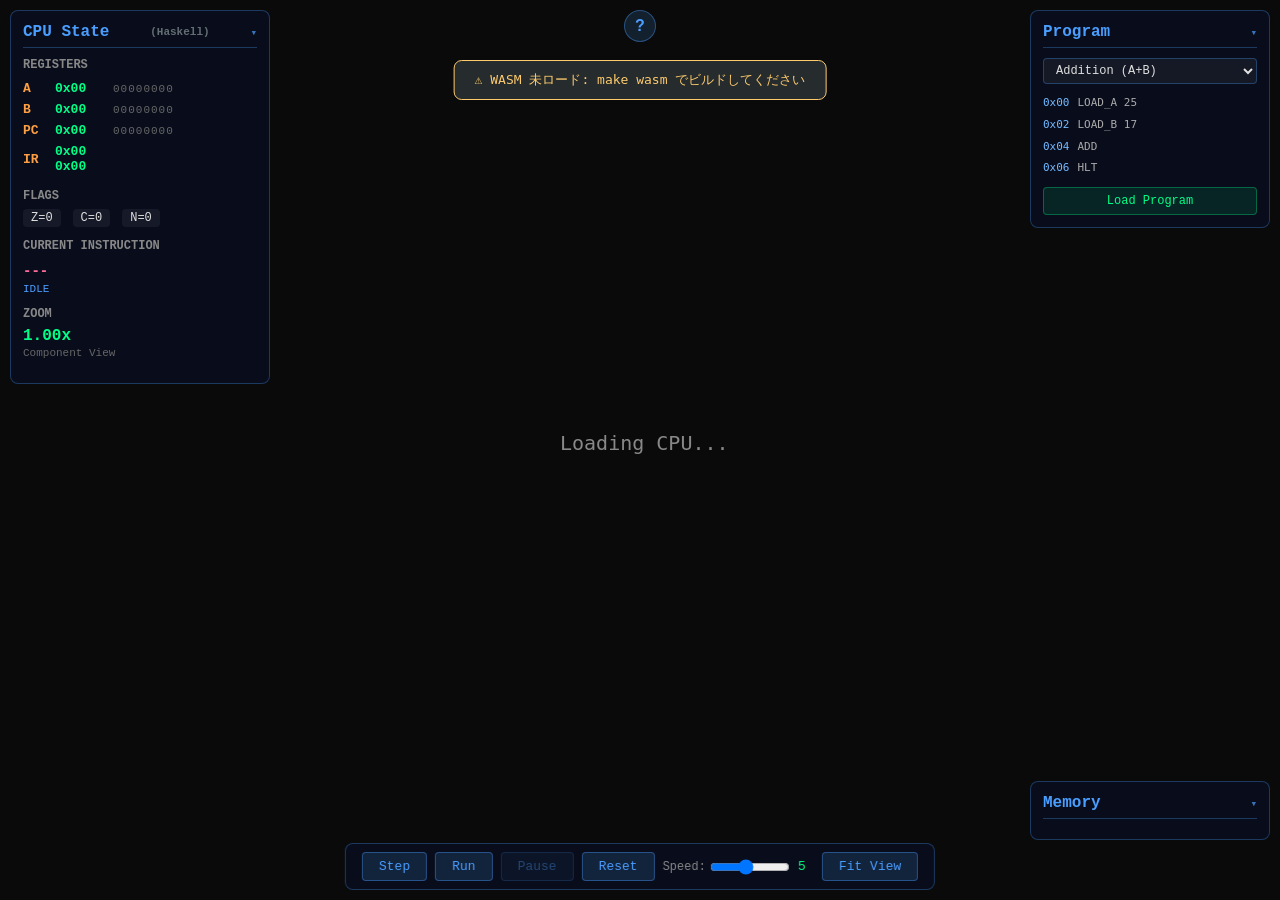
==== web/index.html @ 7eb145a4 "initial commit" ====
<!DOCTYPE html>
<html lang="ja">
<head>
    <meta charset="UTF-8">
    <meta name="viewport" content="width=device-width, initial-scale=1.0">
    <title>CPU Visualizer (Haskell + WASM)</title>
    <link rel="stylesheet" href="css/style.css">
    <style>
        #wasmNotice {
            display: none;
            position: fixed;
            top: 60px; left: 50%;
            transform: translateX(-50%);
            background: #2d3436cc;
            border: 1px solid #fdcb6e;
            color: #fdcb6e;
            padding: 10px 20px;
            border-radius: 8px;
            font-family: monospace;
            font-size: 13px;
            z-index: 100;
        }
        .prog-line { font-family: monospace; font-size: 11px; color: #aaa; padding: 1px 0; }
        .addr { color: #74b9ff; margin-right: 8px; }
        .mem-row { font-family: monospace; font-size: 10px; color: #aaa; }
        .mem-addr { color: #74b9ff; }
        .flag.active { color: #00cec9 !important; font-weight: bold; }
    </style>
</head>
<body>
    <canvas id="mainCanvas"></canvas>

    <div id="wasmNotice">
        ⚠ WASM 未ロード: <code>make wasm</code> でビルドしてください
    </div>

    <!-- 左サイドバー -->
    <div id="sidebar" class="panel">
        <h2>CPU State <small style="color:#636e72;font-size:11px">(Haskell)</small></h2>
        <div class="panel-body">
            <div class="section">
                <h3>Registers</h3>
                <div class="reg-row"><span class="reg-name">A</span><span id="regA" class="reg-val">0x00</span><span id="regA-bin" class="reg-bin">00000000</span></div>
                <div class="reg-row"><span class="reg-name">B</span><span id="regB" class="reg-val">0x00</span><span id="regB-bin" class="reg-bin">00000000</span></div>
                <div class="reg-row"><span class="reg-name">PC</span><span id="regPC" class="reg-val">0x00</span><span id="regPC-bin" class="reg-bin">00000000</span></div>
                <div class="reg-row"><span class="reg-name">IR</span><span id="regIR" class="reg-val">0x00 0x00</span></div>
            </div>
            <div class="section">
                <h3>Flags</h3>
                <div class="flag-row">
                    <span class="flag" id="flagZ">Z=0</span>
                    <span class="flag" id="flagC">C=0</span>
                    <span class="flag" id="flagN">N=0</span>
                </div>
            </div>
            <div class="section">
                <h3>Current Instruction</h3>
                <div id="currentInstr" class="instr-display">---</div>
                <div id="currentPhase" class="phase-display">IDLE</div>
            </div>
            <div class="section">
                <h3>Zoom</h3>
                <div id="zoomInfo" class="zoom-display">1.00x</div>
                <div id="zoomHint" class="zoom-hint">Component View</div>
            </div>
        </div>
    </div>

    <!-- 下部コントロール -->
    <div id="controls" class="panel">
        <button id="btnStep">Step</button>
        <button id="btnRun">Run</button>
        <button id="btnPause" disabled>Pause</button>
        <button id="btnReset">Reset</button>
        <label>Speed: <input type="range" id="speedSlider" min="1" max="10" value="5"></label>
        <span id="speedLabel">5</span>
        <button id="btnFitView">Fit View</button>
    </div>

    <!-- 右サイドバー: プログラム -->
    <div id="programPanel" class="panel">
        <h2>Program</h2>
        <div class="panel-body">
            <select id="programSelect">
                <option value="add">Addition (A+B)</option>
                <option value="count">Count Up</option>
                <option value="logic">Logic Ops</option>
                <option value="fibonacci">Fibonacci</option>
                <option value="custom">Custom</option>
            </select>
            <div id="programListing"></div>
            <textarea id="customProgram" style="display:none" rows="10"
                      placeholder="LOAD_A 5&#10;LOAD_B 3&#10;ADD&#10;HLT"></textarea>
            <button id="btnLoad">Load Program</button>
        </div>
    </div>

    <!-- メモリビューア -->
    <div id="memoryPanel" class="panel">
        <h2>Memory</h2>
        <div class="panel-body">
            <div id="memoryView"></div>
        </div>
    </div>

    <!-- ヘルプ -->
    <div id="helpOverlay" style="display:none">
        <div class="help-content">
            <h2>CPU Visualizer (Haskell + WASM)</h2>
            <ul>
                <li><strong>マウスホイール:</strong> ズーム</li>
                <li><strong>ドラッグ:</strong> 画面移動</li>
                <li><strong>Space:</strong> 1ステップ実行</li>
                <li><strong>R:</strong> 連続実行 / P: 一時停止</li>
            </ul>
            <p>論理回路シミュレーションは <strong>純粋 Haskell</strong> で実装。<br>
               GHC WASM バックエンドでコンパイルしてブラウザで動作します。</p>
            <p>ビルド方法:</p>
            <pre style="font-size:11px;background:#1a1a1a;padding:8px;border-radius:4px">
# GHC WASM のインストール
curl https://gitlab.haskell.org/haskell-wasm/ghc-wasm-meta/raw/master/bootstrap.sh | sh
source ~/.ghc-wasm/env

# WASMビルド
wasm32-wasi-ghc -isrc src/Main.hs \
  -o web/computersystem.wasm

# サーバー起動
python3 -m http.server 8080 -d web</pre>
            <button onclick="document.getElementById('helpOverlay').style.display='none'">閉じる</button>
        </div>
    </div>

    <button id="btnHelp">?</button>

    <!-- JS -->
    <script src="js/wasm-bridge.js"></script>
    <script src="js/renderer.js"></script>
    <script src="js/ui.js"></script>
</body>
</html>
---- web/css/style.css ----
/* CPU Visualizer - Dark Theme */
* { margin: 0; padding: 0; box-sizing: border-box; }

body {
    background: #0a0a1a;
    color: #e0e0e0;
    font-family: 'Consolas', 'Monaco', 'Courier New', monospace;
    overflow: hidden;
    width: 100vw;
    height: 100vh;
}

#mainCanvas {
    position: absolute;
    top: 0; left: 0;
    width: 100vw;
    height: 100vh;
    cursor: grab;
}
#mainCanvas:active { cursor: grabbing; }

.panel {
    position: absolute;
    background: rgba(10, 15, 30, 0.92);
    border: 1px solid rgba(74, 158, 255, 0.3);
    border-radius: 8px;
    padding: 12px;
    backdrop-filter: blur(8px);
    z-index: 10;
    font-size: 13px;
}

/* 左サイドバー */
#sidebar {
    top: 10px; left: 10px;
    width: 260px;
    max-height: calc(100vh - 80px);
    overflow-y: auto;
}

#sidebar h2 {
    font-size: 16px;
    color: #4a9eff;
    margin-bottom: 10px;
    border-bottom: 1px solid rgba(74, 158, 255, 0.3);
    padding-bottom: 6px;
}

.section { margin-bottom: 12px; }
.section h3 {
    font-size: 12px;
    color: #888;
    text-transform: uppercase;
    margin-bottom: 6px;
}

.reg-row {
    display: flex;
    align-items: center;
    padding: 3px 0;
    gap: 8px;
}
.reg-name {
    color: #ff9f43;
    font-weight: bold;
    width: 24px;
}
.reg-val {
    color: #00ff88;
    font-weight: bold;
    width: 50px;
}
.reg-bin {
    color: #666;
    font-size: 11px;
    letter-spacing: 1px;
}

.flag-row { display: flex; gap: 12px; }
.flag {
    padding: 2px 8px;
    border-radius: 4px;
    background: rgba(255, 255, 255, 0.05);
    font-size: 12px;
}
.flag.active {
    background: rgba(0, 255, 136, 0.2);
    color: #00ff88;
}

.instr-display {
    color: #ff6b9d;
    font-size: 14px;
    font-weight: bold;
    padding: 4px 0;
}

.phase-display {
    color: #4a9eff;
    font-size: 11px;
    text-transform: uppercase;
}

.zoom-display {
    color: #00ff88;
    font-size: 16px;
    font-weight: bold;
}
.zoom-hint {
    color: #666;
    font-size: 11px;
    margin-top: 2px;
}

/* 下部コントロール */
#controls {
    bottom: 10px;
    left: 50%;
    transform: translateX(-50%);
    display: flex;
    align-items: center;
    gap: 8px;
    padding: 8px 16px;
}

#controls button {
    background: rgba(74, 158, 255, 0.15);
    border: 1px solid rgba(74, 158, 255, 0.4);
    color: #4a9eff;
    padding: 6px 16px;
    border-radius: 4px;
    cursor: pointer;
    font-family: inherit;
    font-size: 13px;
    transition: all 0.2s;
}
#controls button:hover {
    background: rgba(74, 158, 255, 0.3);
    border-color: #4a9eff;
}
#controls button:disabled {
    opacity: 0.4;
    cursor: default;
}
#controls button:active { transform: scale(0.96); }

#controls label {
    color: #888;
    font-size: 12px;
    display: flex;
    align-items: center;
    gap: 4px;
}
#speedSlider { width: 80px; }
#speedLabel { color: #00ff88; width: 16px; }

/* 右サイドバー: プログラム */
#programPanel {
    top: 10px; right: 10px;
    width: 240px;
    max-height: calc(100vh - 80px);
    overflow-y: auto;
}
#programPanel h2 {
    font-size: 16px;
    color: #4a9eff;
    margin-bottom: 10px;
    border-bottom: 1px solid rgba(74, 158, 255, 0.3);
    padding-bottom: 6px;
}
#programSelect {
    width: 100%;
    background: rgba(255, 255, 255, 0.05);
    border: 1px solid rgba(74, 158, 255, 0.3);
    color: #e0e0e0;
    padding: 4px 8px;
    border-radius: 4px;
    font-family: inherit;
    font-size: 12px;
    margin-bottom: 8px;
}
#programListing {
    max-height: 300px;
    overflow-y: auto;
    font-size: 12px;
    line-height: 1.8;
}
.prog-line {
    display: flex;
    padding: 1px 4px;
    border-radius: 2px;
}
.prog-line.current {
    background: rgba(255, 107, 157, 0.2);
    border-left: 2px solid #ff6b9d;
}
.prog-addr {
    color: #555;
    width: 32px;
    text-align: right;
    margin-right: 8px;
}
.prog-hex {
    color: #666;
    width: 48px;
    margin-right: 8px;
}
.prog-asm {
    color: #e0e0e0;
}
#customProgram {
    width: 100%;
    height: 150px;
    background: rgba(0,0,0,0.3);
    border: 1px solid rgba(74,158,255,0.3);
    color: #e0e0e0;
    font-family: inherit;
    font-size: 12px;
    padding: 6px;
    border-radius: 4px;
    resize: vertical;
    margin-bottom: 8px;
}
#btnLoad {
    width: 100%;
    background: rgba(0, 255, 136, 0.1);
    border: 1px solid rgba(0, 255, 136, 0.3);
    color: #00ff88;
    padding: 6px;
    border-radius: 4px;
    cursor: pointer;
    font-family: inherit;
    font-size: 12px;
    margin-top: 8px;
}
#btnLoad:hover {
    background: rgba(0, 255, 136, 0.2);
}

/* メモリビューア */
#memoryPanel {
    bottom: 60px; right: 10px;
    width: 240px;
    max-height: 250px;
    overflow-y: auto;
}
#memoryPanel h2 {
    font-size: 16px;
    color: #4a9eff;
    margin-bottom: 8px;
    border-bottom: 1px solid rgba(74, 158, 255, 0.3);
    padding-bottom: 6px;
}
#memoryView {
    font-size: 11px;
    line-height: 1.6;
}
.mem-row {
    display: flex;
    gap: 4px;
}
.mem-addr {
    color: #555;
    width: 28px;
    text-align: right;
}
.mem-cell {
    width: 22px;
    text-align: center;
    color: #666;
    border-radius: 2px;
}
.mem-cell.nonzero {
    color: #00ff88;
    background: rgba(0, 255, 136, 0.08);
}
.mem-cell.current {
    color: #ff6b9d;
    background: rgba(255, 107, 157, 0.15);
    font-weight: bold;
}

/* ヘルプ */
#btnHelp {
    position: absolute;
    top: 10px;
    left: 50%;
    transform: translateX(-50%);
    background: rgba(74, 158, 255, 0.15);
    border: 1px solid rgba(74, 158, 255, 0.4);
    color: #4a9eff;
    width: 32px; height: 32px;
    border-radius: 50%;
    cursor: pointer;
    font-size: 16px;
    font-weight: bold;
    z-index: 10;
}
#btnHelp:hover { background: rgba(74, 158, 255, 0.3); }

#helpOverlay {
    position: absolute;
    top: 0; left: 0;
    width: 100vw; height: 100vh;
    background: rgba(0,0,0,0.7);
    display: flex;
    align-items: center;
    justify-content: center;
    z-index: 100;
}
.help-content {
    background: #1a1a2e;
    border: 1px solid rgba(74, 158, 255, 0.4);
    border-radius: 12px;
    padding: 24px 32px;
    max-width: 480px;
}
.help-content h2 {
    color: #4a9eff;
    margin-bottom: 16px;
}
.help-content ul {
    list-style: none;
    margin-bottom: 16px;
}
.help-content li {
    padding: 4px 0;
    color: #ccc;
}
.help-content li strong { color: #ff9f43; }
.help-content p { color: #888; margin-bottom: 16px; line-height: 1.6; }
.help-content button {
    background: rgba(74, 158, 255, 0.2);
    border: 1px solid #4a9eff;
    color: #4a9eff;
    padding: 8px 24px;
    border-radius: 4px;
    cursor: pointer;
    font-family: inherit;
}

/* 折りたたみパネル */
.panel h2 {
    cursor: pointer;
    user-select: none;
    display: flex;
    justify-content: space-between;
    align-items: center;
}
.panel h2::after {
    content: '▾';
    font-size: 11px;
    opacity: 0.7;
    transition: transform 0.2s;
    flex-shrink: 0;
}
.panel.collapsed h2::after {
    transform: rotate(-90deg);
}
.panel.collapsed .panel-body {
    display: none;
}
.panel.collapsed {
    overflow: hidden;
}

/* スクロールバー */
::-webkit-scrollbar { width: 6px; }
::-webkit-scrollbar-track { background: transparent; }
::-webkit-scrollbar-thumb {
    background: rgba(74, 158, 255, 0.3);
    border-radius: 3px;
}
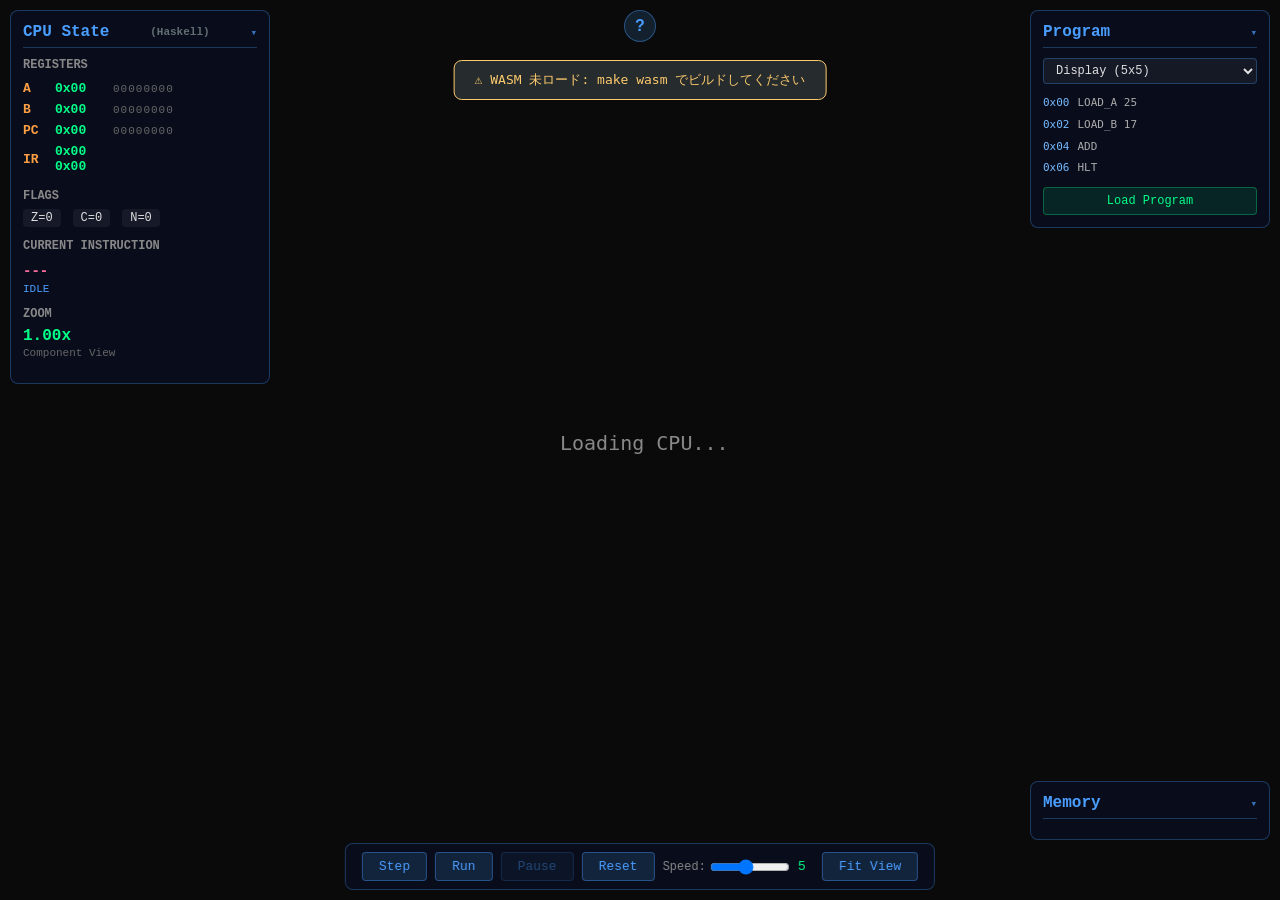
==== commit 55410b6e: "Add 5x5 MMIO display mapped to addresses 0xE0-0xF8, driven by STORE_A instruction" ====
--- a/web/index.html
+++ b/web/index.html
@@ -82,6 +82,7 @@
         <h2>Program</h2>
         <div class="panel-body">
             <select id="programSelect">
+                <option value="display">Display (5x5)</option>
                 <option value="add">Addition (A+B)</option>
                 <option value="count">Count Up</option>
                 <option value="logic">Logic Ops</option>
@@ -118,15 +119,14 @@
             <p>ビルド方法:</p>
             <pre style="font-size:11px;background:#1a1a1a;padding:8px;border-radius:4px">
 # GHC WASM のインストール
-curl https://gitlab.haskell.org/haskell-wasm/ghc-wasm-meta/raw/master/bootstrap.sh | sh
+make install-wasm-ghc
 source ~/.ghc-wasm/env
 
-# WASMビルド
-wasm32-wasi-ghc -isrc src/Main.hs \
-  -o web/computersystem.wasm
+# WASM ビルド
+make wasm
 
 # サーバー起動
-python3 -m http.server 8080 -d web</pre>
+make serve   # → http://localhost:8080</pre>
             <button onclick="document.getElementById('helpOverlay').style.display='none'">閉じる</button>
         </div>
     </div>
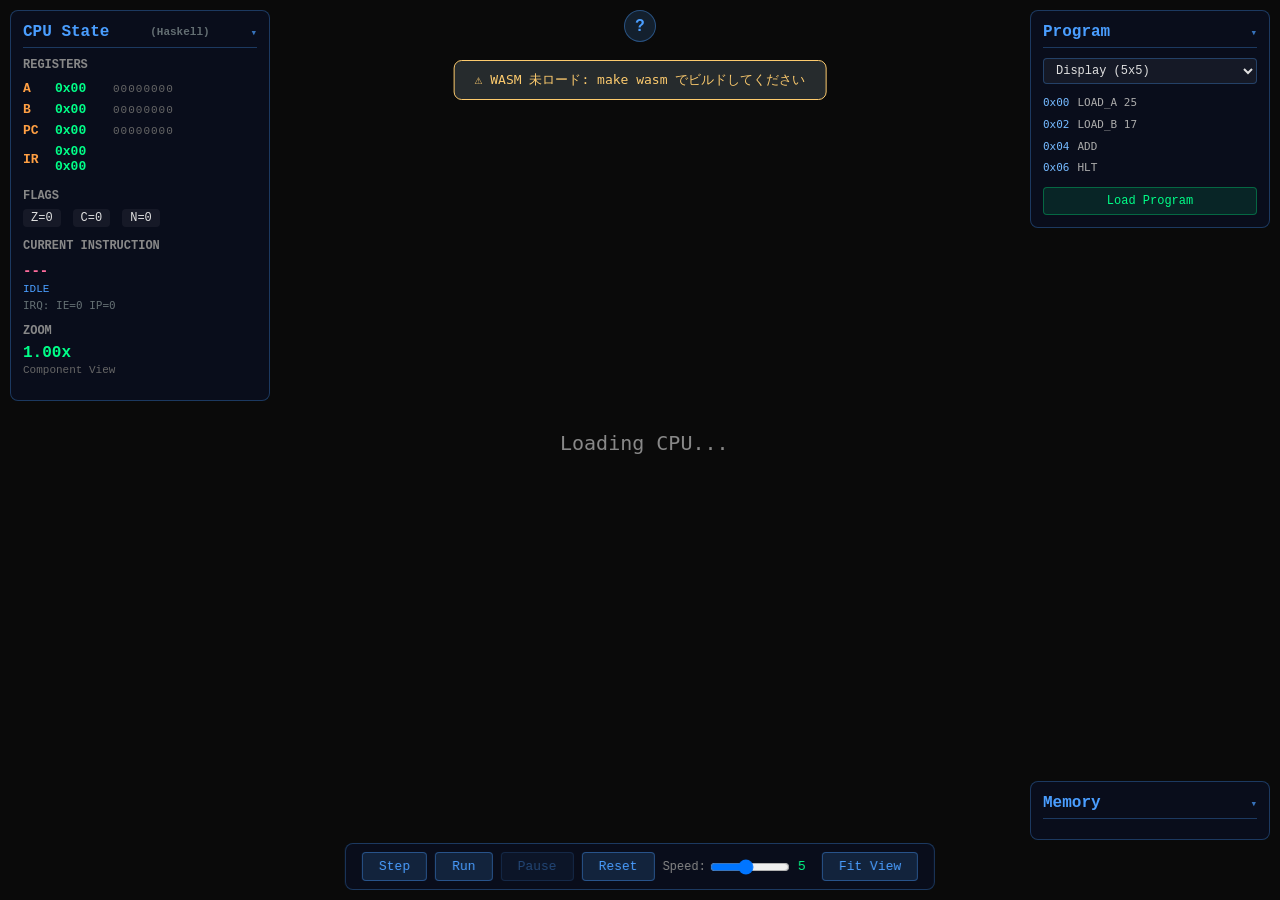
==== commit 1801ac81: "Add keyboard interrupt support (IRQ/RTI/EI/DI) with MMIO at 0xDC/0xFE Co-Authored-By: Claude Sonnet " ====
--- a/web/index.html
+++ b/web/index.html
@@ -25,6 +25,9 @@
         .mem-row { font-family: monospace; font-size: 10px; color: #aaa; }
         .mem-addr { color: #74b9ff; }
         .flag.active { color: #00cec9 !important; font-weight: bold; }
+        .irq-status { font-family: monospace; font-size: 11px; color: #636e72; margin-top: 4px; }
+        .irq-status.irq-enabled { color: #55efc4; }
+        .irq-status.irq-pending { color: #fd79a8 !important; font-weight: bold; }
     </style>
 </head>
 <body>
@@ -57,6 +60,7 @@
                 <h3>Current Instruction</h3>
                 <div id="currentInstr" class="instr-display">---</div>
                 <div id="currentPhase" class="phase-display">IDLE</div>
+                <div id="irqStatus" class="irq-status">IRQ: IE=0 IP=0</div>
             </div>
             <div class="section">
                 <h3>Zoom</h3>
@@ -87,6 +91,7 @@
                 <option value="count">Count Up</option>
                 <option value="logic">Logic Ops</option>
                 <option value="fibonacci">Fibonacci</option>
+                <option value="keyboard">Keyboard IRQ</option>
                 <option value="custom">Custom</option>
             </select>
             <div id="programListing"></div>
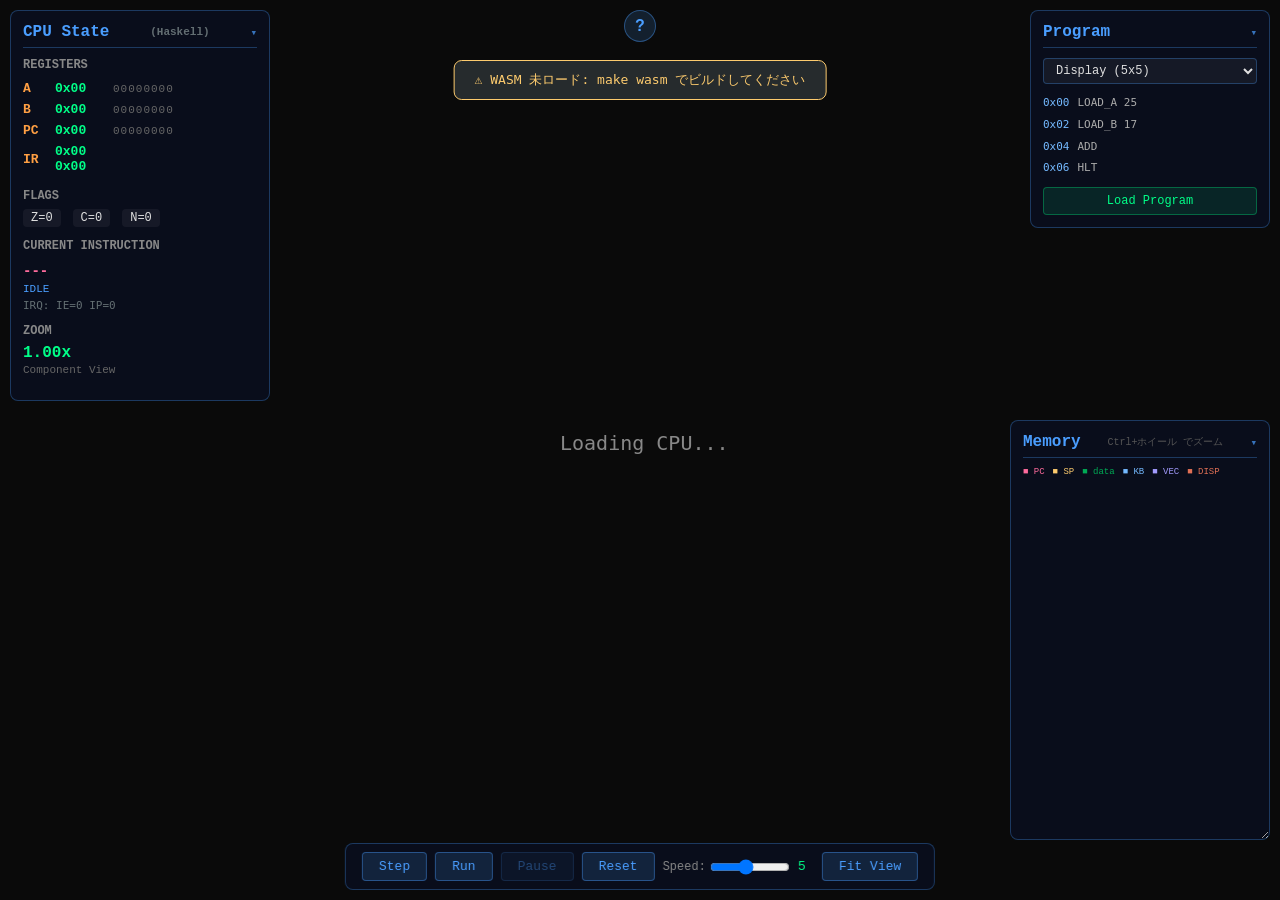
==== commit 98dac4bd: "Make Memory panel draggable/resizable with full 256-byte view and Ctrl+wheel zoom Co-Authored-By: Cl" ====
--- a/web/index.html
+++ b/web/index.html
@@ -103,8 +103,16 @@
 
     <!-- メモリビューア -->
     <div id="memoryPanel" class="panel">
-        <h2>Memory</h2>
+        <h2>Memory <small style="color:#555;font-size:10px;font-weight:normal">Ctrl+ホイール でズーム</small></h2>
         <div class="panel-body">
+            <div id="memLegend">
+                <span style="color:#ff6b9d">■ PC</span>
+                <span style="color:#fdcb6e">■ SP</span>
+                <span style="color:#00aa55">■ data</span>
+                <span style="color:#74b9ff">■ KB</span>
+                <span style="color:#a29bfe">■ VEC</span>
+                <span style="color:#e17055">■ DISP</span>
+            </div>
             <div id="memoryView"></div>
         </div>
     </div>
@@ -114,8 +122,11 @@
         <div class="help-content">
             <h2>CPU Visualizer (Haskell + WASM)</h2>
             <ul>
-                <li><strong>マウスホイール:</strong> ズーム</li>
-                <li><strong>ドラッグ:</strong> 画面移動</li>
+                <li><strong>マウスホイール:</strong> 回路ビュー ズーム</li>
+                <li><strong>ドラッグ:</strong> 回路ビュー 移動</li>
+                <li><strong>パネル h2 ドラッグ:</strong> パネル 移動</li>
+                <li><strong>パネル 角ドラッグ:</strong> パネル リサイズ</li>
+                <li><strong>Ctrl+ホイール (メモリ上):</strong> メモリ フォントズーム</li>
                 <li><strong>Space:</strong> 1ステップ実行</li>
                 <li><strong>R:</strong> 連続実行 / P: 一時停止</li>
             </ul>
--- a/web/css/style.css
+++ b/web/css/style.css
@@ -240,45 +240,76 @@
 /* メモリビューア */
 #memoryPanel {
     bottom: 60px; right: 10px;
-    width: 240px;
-    max-height: 250px;
-    overflow-y: auto;
+    width: 260px;
+    height: 420px;
+    min-width: 180px;
+    min-height: 100px;
+    resize: both;
+    overflow: hidden;
+    display: flex;
+    flex-direction: column;
 }
 #memoryPanel h2 {
     font-size: 16px;
     color: #4a9eff;
-    margin-bottom: 8px;
+    margin-bottom: 6px;
     border-bottom: 1px solid rgba(74, 158, 255, 0.3);
     padding-bottom: 6px;
-}
+    flex-shrink: 0;
+}
+#memoryPanel .panel-body {
+    flex: 1;
+    min-height: 0;
+    display: flex;
+    flex-direction: column;
+    overflow: hidden;
+}
+#memLegend {
+    font-size: 9px;
+    color: #555;
+    display: flex;
+    gap: 8px;
+    flex-wrap: wrap;
+    margin-bottom: 4px;
+    flex-shrink: 0;
+    line-height: 1.8;
+}
+#memLegend span { white-space: nowrap; }
 #memoryView {
     font-size: 11px;
-    line-height: 1.6;
+    line-height: 1.5;
+    flex: 1;
+    min-height: 0;
+    overflow-y: auto;
 }
 .mem-row {
     display: flex;
-    gap: 4px;
+    align-items: center;
+    gap: 0;
 }
 .mem-addr {
-    color: #555;
-    width: 28px;
+    color: #444;
+    width: 30px;
     text-align: right;
-}
+    margin-right: 4px;
+    flex-shrink: 0;
+    font-size: inherit;
+}
+.mem-cells { display: flex; gap: 1px; }
 .mem-cell {
-    width: 22px;
+    width: 20px;
     text-align: center;
-    color: #666;
+    color: #3a3a5a;
     border-radius: 2px;
-}
-.mem-cell.nonzero {
-    color: #00ff88;
-    background: rgba(0, 255, 136, 0.08);
-}
-.mem-cell.current {
-    color: #ff6b9d;
-    background: rgba(255, 107, 157, 0.15);
-    font-weight: bold;
-}
+    font-size: inherit;
+    cursor: default;
+}
+.mem-cell.mem-nz  { color: #00aa55; }
+.mem-cell.mem-pc  { color: #ff6b9d; background: rgba(255,107,157,0.22); font-weight: bold; }
+.mem-cell.mem-sp  { color: #fdcb6e; background: rgba(253,203,110,0.18); }
+.mem-cell.mem-kb  { color: #74b9ff; background: rgba(116,185,255,0.12); }
+.mem-cell.mem-vec { color: #a29bfe; background: rgba(162,155,254,0.12); }
+.mem-cell.mem-dsp { color: #e17055; background: rgba(225,112,85,0.10); }
 
 /* ヘルプ */
 #btnHelp {
@@ -339,14 +370,15 @@
     font-family: inherit;
 }
 
-/* 折りたたみパネル */
+/* 折りたたみ + ドラッグパネル */
 .panel h2 {
-    cursor: pointer;
+    cursor: grab;
     user-select: none;
     display: flex;
     justify-content: space-between;
     align-items: center;
 }
+.panel h2:active { cursor: grabbing; }
 .panel h2::after {
     content: '▾';
     font-size: 11px;
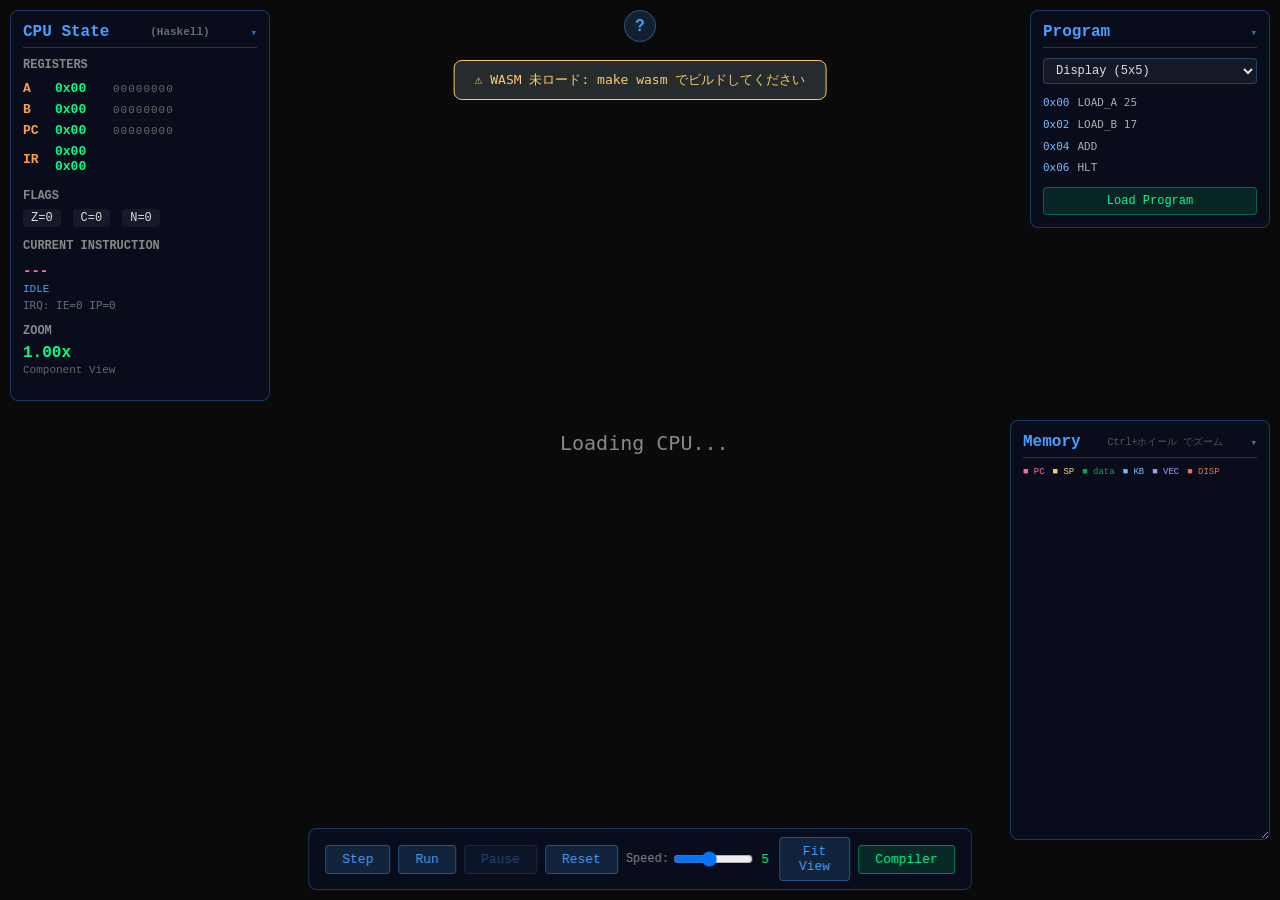
==== commit 334ad556: "Add Haskell compiler (parsec) with separate WASM and compiler.html UI Co-Authored-By: Claude Sonnet " ====
--- a/web/index.html
+++ b/web/index.html
@@ -79,6 +79,9 @@
         <label>Speed: <input type="range" id="speedSlider" min="1" max="10" value="5"></label>
         <span id="speedLabel">5</span>
         <button id="btnFitView">Fit View</button>
+        <button id="btnOpenCompiler" style="background:rgba(0,255,136,0.12);border-color:rgba(0,255,136,0.4);color:#00ff88">
+            Compiler
+        </button>
     </div>
 
     <!-- 右サイドバー: プログラム -->
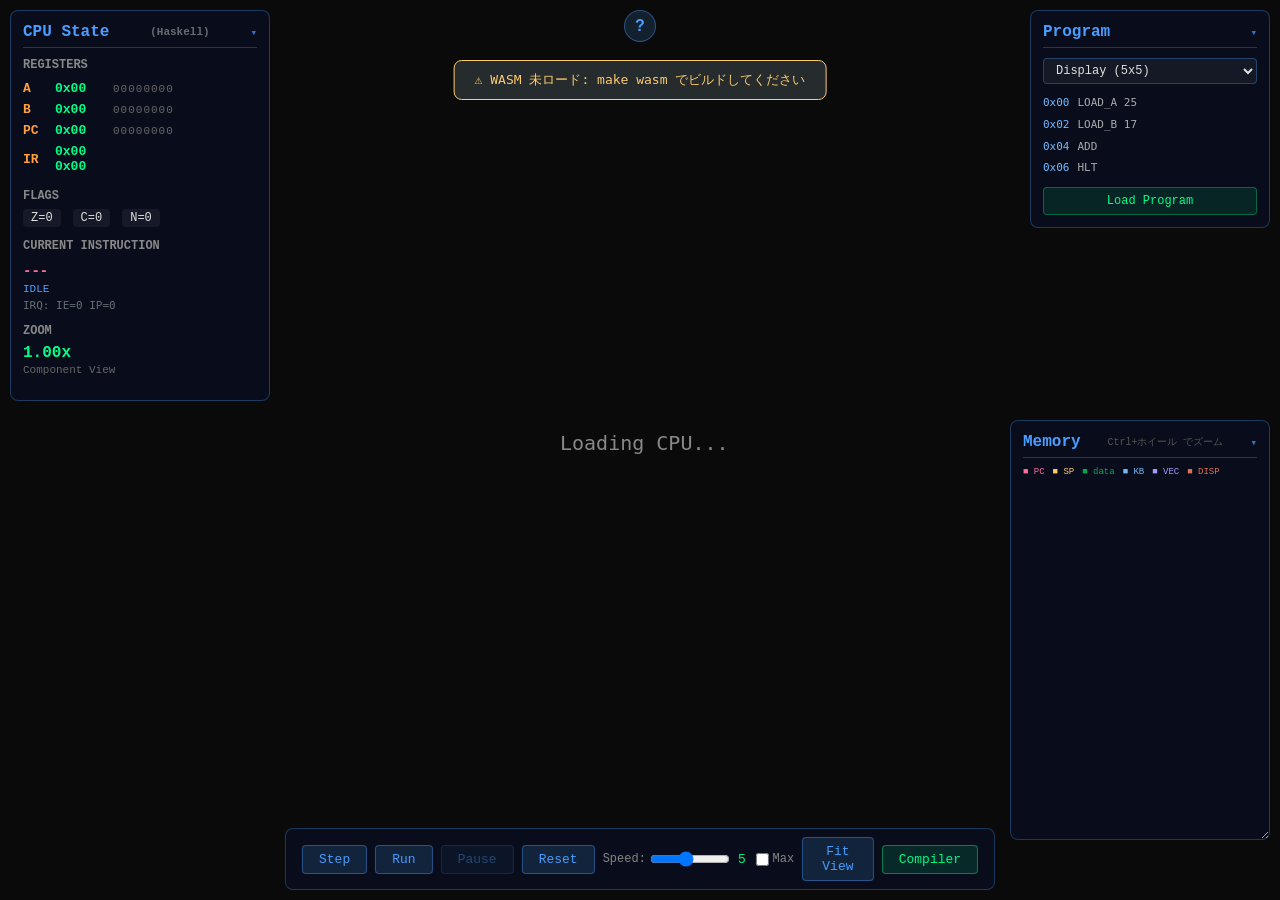
==== commit 25cc9469: "web: add max-speed mode checkbox to disable rendering during run" ====
--- a/web/index.html
+++ b/web/index.html
@@ -78,6 +78,7 @@
         <button id="btnReset">Reset</button>
         <label>Speed: <input type="range" id="speedSlider" min="1" max="10" value="5"></label>
         <span id="speedLabel">5</span>
+        <label title="描画とUI更新を止めて最高速でCPUを実行"><input type="checkbox" id="maxSpeed"> Max</label>
         <button id="btnFitView">Fit View</button>
         <button id="btnOpenCompiler" style="background:rgba(0,255,136,0.12);border-color:rgba(0,255,136,0.4);color:#00ff88">
             Compiler
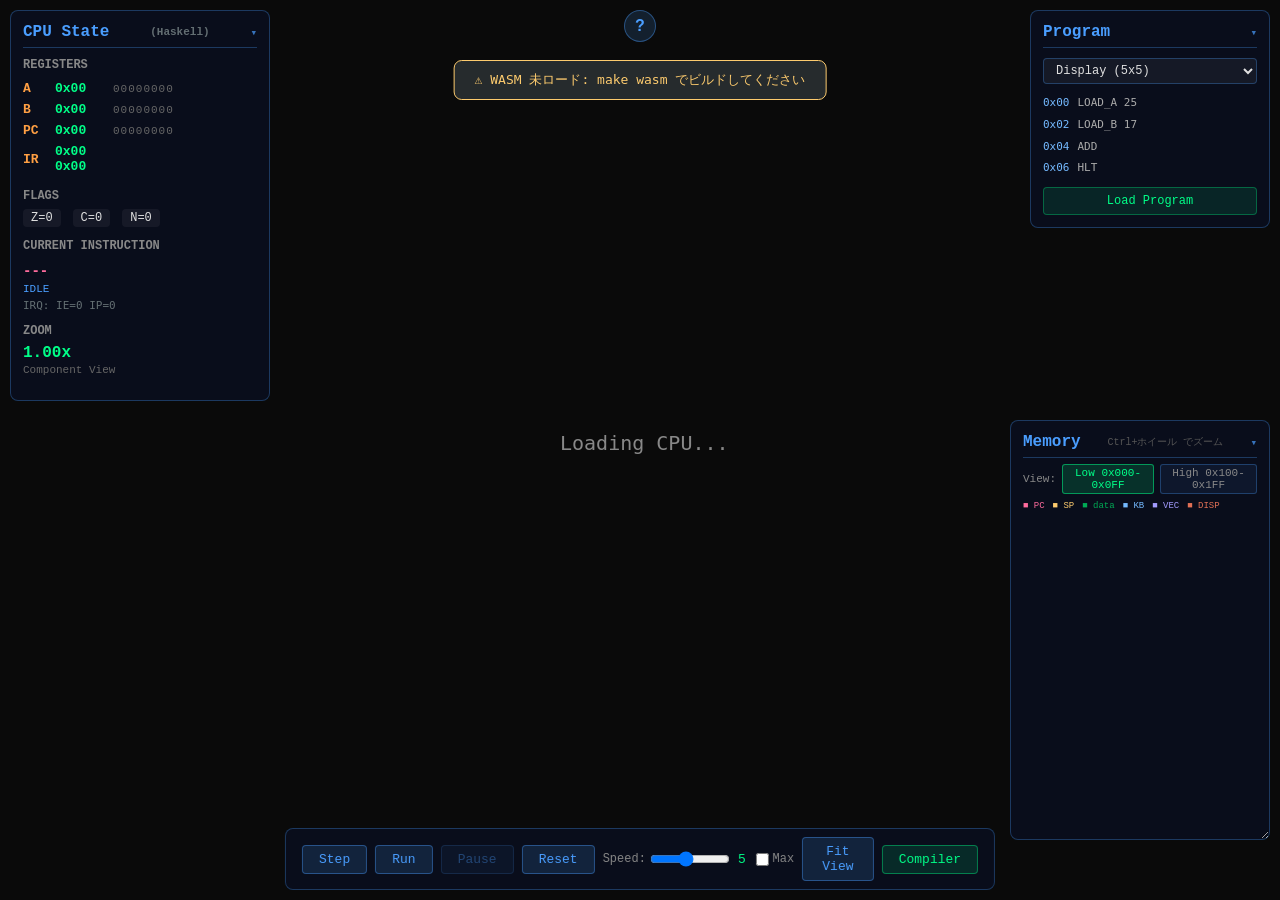
==== commit 5a77c5de: "web: keep display rendering live in max-speed mode" ====
--- a/web/index.html
+++ b/web/index.html
@@ -96,6 +96,7 @@
                 <option value="logic">Logic Ops</option>
                 <option value="fibonacci">Fibonacci</option>
                 <option value="keyboard">Keyboard IRQ</option>
+                <option value="life">Life (Conway)</option>
                 <option value="custom">Custom</option>
             </select>
             <div id="programListing"></div>
@@ -109,6 +110,11 @@
     <div id="memoryPanel" class="panel">
         <h2>Memory <small style="color:#555;font-size:10px;font-weight:normal">Ctrl+ホイール でズーム</small></h2>
         <div class="panel-body">
+            <div id="memBankBar" style="display:flex;gap:6px;align-items:center;margin-bottom:4px;font-size:11px;color:#888">
+                <span>View:</span>
+                <button id="bankBtn0" class="bank-btn bank-btn-active" data-bank="0">Low 0x000-0x0FF</button>
+                <button id="bankBtn1" class="bank-btn" data-bank="1">High 0x100-0x1FF</button>
+            </div>
             <div id="memLegend">
                 <span style="color:#ff6b9d">■ PC</span>
                 <span style="color:#fdcb6e">■ SP</span>
--- a/web/css/style.css
+++ b/web/css/style.css
@@ -154,6 +154,23 @@
 #speedSlider { width: 80px; }
 #speedLabel { color: #00ff88; width: 16px; }
 
+.bank-btn {
+    background: rgba(74, 158, 255, 0.08);
+    border: 1px solid rgba(74, 158, 255, 0.3);
+    color: #888;
+    padding: 2px 8px;
+    border-radius: 3px;
+    cursor: pointer;
+    font-family: inherit;
+    font-size: 11px;
+}
+.bank-btn:hover { color: #4a9eff; }
+.bank-btn-active {
+    background: rgba(0, 255, 136, 0.15);
+    border-color: rgba(0, 255, 136, 0.5);
+    color: #00ff88;
+}
+
 /* 右サイドバー: プログラム */
 #programPanel {
     top: 10px; right: 10px;
